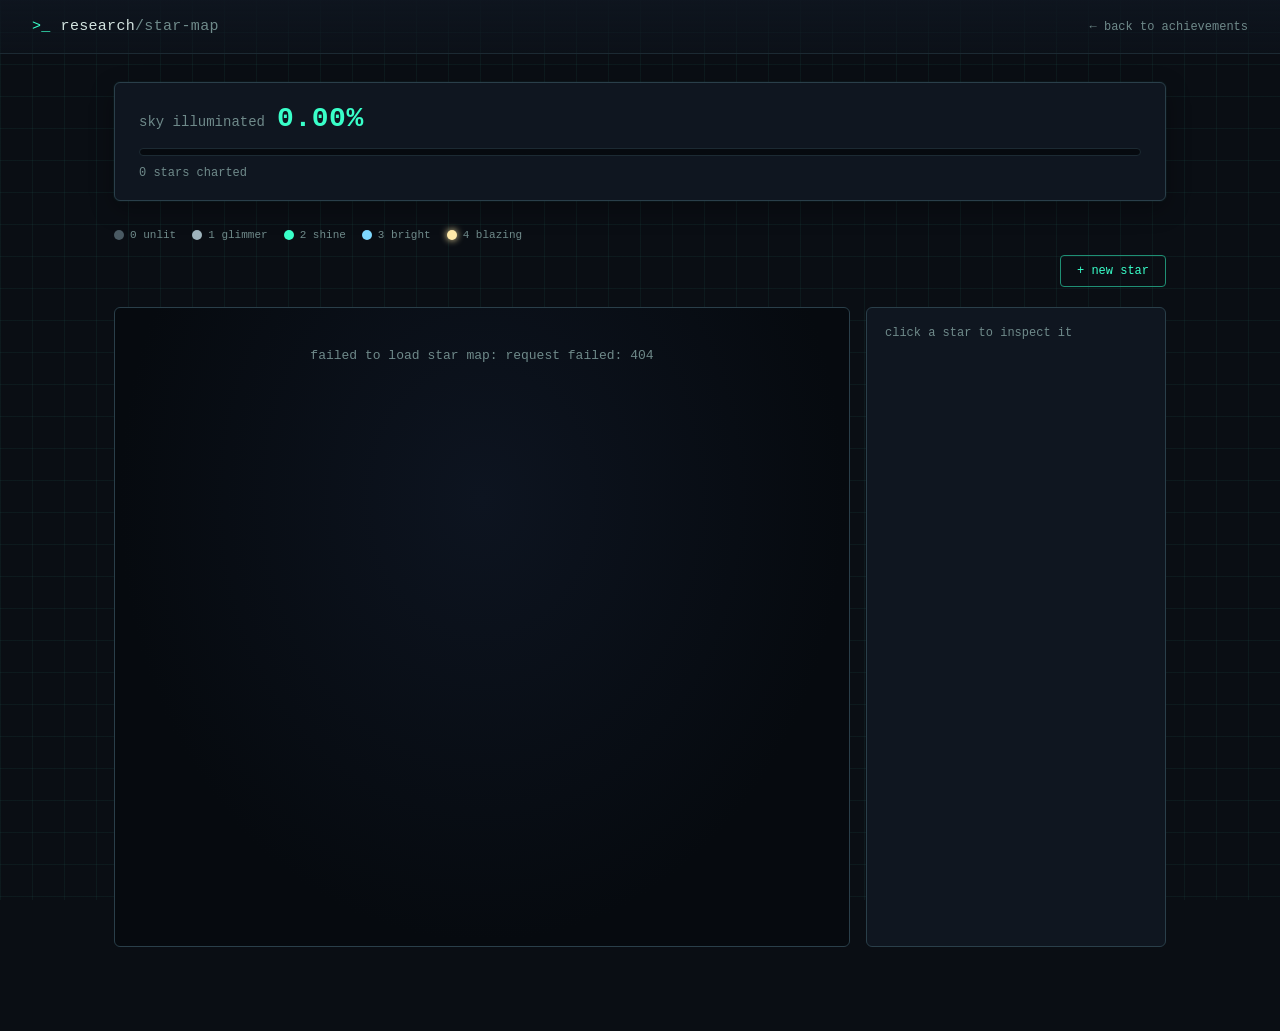
==== static/starmap.html @ 439dc6b9 "Replace graph preview with a star map knowledge visualization Supersedes the read-only concepts/pape" ====
<!DOCTYPE html>
<html lang="en">
<head>
<meta charset="UTF-8">
<meta name="viewport" content="width=device-width, initial-scale=1.0">
<title>research :: star map</title>
<link rel="stylesheet" href="/static/style.css">
<script src="https://d3js.org/d3.v7.min.js"></script>
</head>
<body>
<div class="grid-bg"></div>

<header class="topbar">
  <div class="brand">
    <span class="brand-glyph">&gt;_</span>
    <span class="brand-text">research<span class="brand-domain">/star-map</span></span>
  </div>
  <nav class="topnav">
    <a href="/" class="back-link">&larr; back to achievements</a>
  </nav>
</header>

<main class="wrap">
  <section class="convergence-panel">
    <div class="convergence-row">
      <div class="convergence-label">sky illuminated</div>
      <div class="convergence-value" id="sky-percent">0.00%</div>
    </div>
    <div class="progress-track">
      <div class="progress-fill" id="sky-progress-fill"></div>
    </div>
    <div class="convergence-meta" id="sky-meta">0 stars charted</div>
  </section>

  <div class="mastery-legend">
    <span class="legend-item"><span class="legend-dot m0"></span>0 unlit</span>
    <span class="legend-item"><span class="legend-dot m1"></span>1 glimmer</span>
    <span class="legend-item"><span class="legend-dot m2"></span>2 shine</span>
    <span class="legend-item"><span class="legend-dot m3"></span>3 bright</span>
    <span class="legend-item"><span class="legend-dot m4"></span>4 blazing</span>
  </div>

  <section class="controls">
    <div class="tag-filter" id="tag-filter"></div>
    <button class="btn btn-add" id="open-add-form">+ new star</button>
  </section>

  <section class="add-form hidden" id="add-form">
    <h2 id="add-form-title">chart new star</h2>
    <div class="form-row">
      <label>title</label>
      <input type="text" id="form-title" placeholder="e.g. Position Based Fluids">
    </div>
    <div class="form-row">
      <label>kind</label>
      <select id="form-kind">
        <option value="paper">paper</option>
        <option value="concept">concept</option>
      </select>
    </div>
    <div class="form-row">
      <label>description <span class="hint">(optional)</span></label>
      <textarea id="form-description" placeholder="one-line summary / notes"></textarea>
    </div>
    <div class="form-row">
      <label>tags <span class="hint">(comma separated)</span></label>
      <input type="text" id="form-tags" placeholder="sph, particle, fluids">
    </div>
    <div class="form-row">
      <label>url <span class="hint">(optional)</span></label>
      <input type="text" id="form-url" placeholder="arXiv / DOI / project page">
    </div>
    <div class="form-actions">
      <button class="btn btn-cancel" id="cancel-add-form">cancel</button>
      <button class="btn btn-submit" id="submit-add-form">commit</button>
    </div>
  </section>

  <div class="starmap-layout">
    <div class="starmap-canvas" id="starmap-canvas"></div>
    <div class="side-panel" id="side-panel">
      <div class="side-panel-empty">click a star to inspect it</div>
    </div>
  </div>
</main>

<div class="node-tooltip" id="node-tooltip"></div>

<script src="/static/starmap.js"></script>
</body>
</html>
---- static/style.css ----
:root {
  --bg: #0a0e14;
  --bg-panel: #0f1620;
  --grid-line: rgba(70, 220, 200, 0.06);
  --border: #1c2a33;
  --border-bright: #2a3f4a;
  --text: #d3e4e0;
  --text-dim: #6f8a8a;
  --accent: #39ffc9;
  --accent-dim: #1f8f74;
  --danger: #ff5d5d;

  --bronze: #cd7f32;
  --silver: #c7d2d8;
  --gold: #ffcc4d;
  --platinum: #9fe8ff;

  --mono: "SF Mono", "JetBrains Mono", "Fira Code", ui-monospace, Menlo, Consolas, monospace;
}

* { box-sizing: border-box; }

html, body {
  margin: 0;
  padding: 0;
  background: var(--bg);
  color: var(--text);
  font-family: var(--mono);
  min-height: 100vh;
}

.grid-bg {
  position: fixed;
  inset: 0;
  z-index: 0;
  background-image:
    linear-gradient(var(--grid-line) 1px, transparent 1px),
    linear-gradient(90deg, var(--grid-line) 1px, transparent 1px);
  background-size: 32px 32px;
  pointer-events: none;
}

.topbar {
  position: relative;
  z-index: 1;
  display: flex;
  justify-content: space-between;
  align-items: center;
  padding: 18px 32px;
  border-bottom: 1px solid var(--border);
  background: linear-gradient(180deg, rgba(15,22,32,0.9), rgba(15,22,32,0.4));
}

.brand { display: flex; align-items: baseline; gap: 10px; font-size: 15px; letter-spacing: 0.02em; }
.brand-glyph { color: var(--accent); }
.brand-domain { color: var(--text-dim); }

.domain-tag {
  font-size: 12px;
  color: var(--text-dim);
  border: 1px solid var(--border-bright);
  padding: 4px 10px;
  border-radius: 3px;
}
.domain-tag span { color: var(--accent); }

.topnav { display: flex; align-items: center; }
.nav-link {
  font-size: 12px;
  color: var(--text-dim);
  text-decoration: none;
  border: 1px solid var(--border-bright);
  padding: 4px 10px;
  border-radius: 3px;
  transition: all 0.15s ease;
}
.nav-link:hover { color: var(--accent); border-color: var(--accent-dim); }
.back-link {
  font-size: 12px;
  color: var(--text-dim);
  text-decoration: none;
}
.back-link:hover { color: var(--accent); }

.wrap {
  position: relative;
  z-index: 1;
  max-width: 1100px;
  margin: 0 auto;
  padding: 28px 24px 80px;
}

.convergence-panel {
  border: 1px solid var(--border-bright);
  background: var(--bg-panel);
  border-radius: 6px;
  padding: 20px 24px;
  margin-bottom: 28px;
  box-shadow: 0 0 0 1px rgba(57,255,201,0.03), 0 8px 24px rgba(0,0,0,0.3);
}

.convergence-row {
  display: flex;
  align-items: baseline;
  gap: 12px;
  font-size: 14px;
  color: var(--text-dim);
  margin-bottom: 14px;
}
.convergence-label { text-transform: lowercase; }
.convergence-value {
  font-size: 28px;
  color: var(--accent);
  font-weight: 600;
  letter-spacing: 0.02em;
  transition: color 0.3s ease;
}
.progress-track {
  height: 8px;
  background: #060a0f;
  border: 1px solid var(--border);
  border-radius: 4px;
  overflow: hidden;
}
.progress-fill {
  height: 100%;
  width: 0%;
  background: linear-gradient(90deg, var(--accent-dim), var(--accent));
  transition: width 0.4s cubic-bezier(0.4, 0, 0.2, 1);
  box-shadow: 0 0 10px rgba(57,255,201,0.5);
}

.convergence-meta {
  margin-top: 10px;
  font-size: 12px;
  color: var(--text-dim);
}
.convergence-meta span { color: var(--text); }

.controls {
  display: flex;
  justify-content: space-between;
  align-items: flex-start;
  gap: 16px;
  margin-bottom: 20px;
  flex-wrap: wrap;
}

.tag-filter {
  display: flex;
  flex-wrap: wrap;
  gap: 8px;
}

.tag-chip {
  font-size: 12px;
  padding: 5px 12px;
  border: 1px solid var(--border-bright);
  border-radius: 999px;
  color: var(--text-dim);
  cursor: pointer;
  background: transparent;
  transition: all 0.15s ease;
  user-select: none;
}
.tag-chip:hover { border-color: var(--accent-dim); color: var(--text); }
.tag-chip.active {
  color: var(--bg);
  background: var(--accent);
  border-color: var(--accent);
  font-weight: 600;
}

.btn {
  font-family: var(--mono);
  font-size: 12px;
  padding: 8px 16px;
  border-radius: 4px;
  border: 1px solid var(--border-bright);
  background: transparent;
  color: var(--text);
  cursor: pointer;
  transition: all 0.15s ease;
  white-space: nowrap;
}
.btn:hover { border-color: var(--accent); color: var(--accent); }
.btn-add { color: var(--accent); border-color: var(--accent-dim); }
.btn-submit { background: var(--accent); color: var(--bg); border-color: var(--accent); font-weight: 600; }
.btn-submit:hover { color: var(--bg); opacity: 0.9; }
.btn-cancel { color: var(--text-dim); }

.add-form {
  border: 1px solid var(--border-bright);
  background: var(--bg-panel);
  border-radius: 6px;
  padding: 20px 24px;
  margin-bottom: 24px;
}
.add-form.hidden { display: none; }
.add-form h2 {
  font-size: 13px;
  text-transform: lowercase;
  color: var(--accent);
  margin: 0 0 16px;
  letter-spacing: 0.03em;
}
.form-row { margin-bottom: 12px; display: flex; flex-direction: column; gap: 6px; }
.form-row label { font-size: 11px; color: var(--text-dim); text-transform: lowercase; }
.form-row .hint { color: #45575a; }
.form-row input, .form-row textarea, .form-row select {
  font-family: var(--mono);
  background: #060a0f;
  border: 1px solid var(--border);
  color: var(--text);
  padding: 8px 10px;
  border-radius: 4px;
  font-size: 13px;
}
.form-row input:focus, .form-row textarea:focus, .form-row select:focus {
  outline: none;
  border-color: var(--accent-dim);
}
.form-row textarea { min-height: 60px; resize: vertical; }
.form-actions { display: flex; justify-content: flex-end; gap: 10px; margin-top: 16px; }

.grid {
  display: grid;
  grid-template-columns: repeat(auto-fill, minmax(280px, 1fr));
  gap: 16px;
}

.card {
  position: relative;
  border: 1px solid var(--border);
  background: var(--bg-panel);
  border-radius: 6px;
  padding: 16px;
  overflow: hidden;
  transition: border-color 0.2s ease, transform 0.2s ease;
}
.card:hover { border-color: var(--border-bright); }
.card.locked { opacity: 0.55; }
.card.unlocked { border-color: var(--accent-dim); }

.card-top {
  display: flex;
  justify-content: space-between;
  align-items: flex-start;
  gap: 8px;
  margin-bottom: 8px;
}

.tier-badge {
  font-size: 10px;
  letter-spacing: 0.08em;
  text-transform: uppercase;
  padding: 3px 8px;
  border-radius: 3px;
  font-weight: 700;
  border: 1px solid currentColor;
  flex-shrink: 0;
}
.tier-bronze { color: var(--bronze); }
.tier-silver { color: var(--silver); }
.tier-gold { color: var(--gold); }
.tier-platinum { color: var(--platinum); }

.card-title {
  font-size: 14px;
  font-weight: 600;
  margin: 0 0 6px;
  color: var(--text);
}
.card-desc {
  font-size: 12px;
  color: var(--text-dim);
  line-height: 1.5;
  margin: 0 0 12px;
}

.card-tags {
  display: flex;
  flex-wrap: wrap;
  gap: 6px;
  margin-bottom: 12px;
}
.card-tag {
  font-size: 10px;
  color: var(--text-dim);
  border: 1px solid var(--border);
  padding: 2px 7px;
  border-radius: 3px;
}

.card-bottom {
  display: flex;
  justify-content: space-between;
  align-items: center;
}

.unlock-toggle {
  font-family: var(--mono);
  font-size: 11px;
  padding: 6px 12px;
  border-radius: 4px;
  border: 1px solid var(--border-bright);
  background: transparent;
  color: var(--text-dim);
  cursor: pointer;
}
.unlock-toggle.is-unlocked {
  color: var(--accent);
  border-color: var(--accent-dim);
}
.unlock-toggle:hover { border-color: var(--accent); color: var(--accent); }

.unlocked-at {
  font-size: 10px;
  color: var(--text-dim);
}

.delete-btn {
  background: none;
  border: none;
  color: #45575a;
  cursor: pointer;
  font-size: 14px;
  padding: 2px 6px;
}
.delete-btn:hover { color: var(--danger); }

.custom-flag {
  font-size: 9px;
  color: var(--text-dim);
  letter-spacing: 0.05em;
}

.ripple {
  position: absolute;
  border-radius: 50%;
  background: radial-gradient(circle, rgba(57,255,201,0.5) 0%, rgba(57,255,201,0) 70%);
  transform: scale(0);
  animation: ripple-anim 0.6s ease-out;
  pointer-events: none;
}
@keyframes ripple-anim {
  to { transform: scale(1); opacity: 0; }
}

.empty-state {
  grid-column: 1 / -1;
  text-align: center;
  color: var(--text-dim);
  padding: 40px 0;
  font-size: 13px;
}

/* --- star map --- */
.starmap-layout {
  display: grid;
  grid-template-columns: 1fr 300px;
  gap: 16px;
  align-items: start;
}

.starmap-canvas {
  border: 1px solid var(--border-bright);
  background: radial-gradient(ellipse at 50% 30%, #0d1420 0%, #060a0f 70%);
  border-radius: 6px;
  width: 100%;
  height: 640px;
  overflow: hidden;
}

.star-node { cursor: pointer; }
.star-node text {
  fill: var(--text-dim);
  font-family: var(--mono);
  font-size: 9px;
  pointer-events: none;
}
.star-node.selected text { fill: var(--text); }
.star-link { stroke: var(--border-bright); stroke-opacity: 0.35; }

.mastery-legend {
  display: flex;
  flex-wrap: wrap;
  gap: 16px;
  margin-bottom: 14px;
  font-size: 11px;
  color: var(--text-dim);
}
.mastery-legend .legend-item { display: flex; align-items: center; gap: 6px; }
.legend-dot { width: 10px; height: 10px; border-radius: 50%; display: inline-block; }
.legend-dot.m0 { background: #4a5a63; }
.legend-dot.m1 { background: #9fb4bd; }
.legend-dot.m2 { background: #39ffc9; }
.legend-dot.m3 { background: #7fd8ff; }
.legend-dot.m4 { background: #ffe9a8; box-shadow: 0 0 6px 1px rgba(255,233,168,0.7); }

.side-panel {
  border: 1px solid var(--border-bright);
  background: var(--bg-panel);
  border-radius: 6px;
  padding: 18px;
  min-height: 640px;
}
.side-panel-empty { color: var(--text-dim); font-size: 12px; }

.side-panel-kind {
  font-size: 10px;
  text-transform: uppercase;
  letter-spacing: 0.08em;
  color: var(--text-dim);
  margin-bottom: 6px;
}
.side-panel-title {
  font-size: 16px;
  font-weight: 600;
  margin: 0 0 10px;
  color: var(--text);
}
.side-panel-desc {
  font-size: 12px;
  color: var(--text-dim);
  line-height: 1.5;
  margin: 0 0 14px;
}
.side-panel-tags {
  display: flex;
  flex-wrap: wrap;
  gap: 6px;
  margin-bottom: 16px;
}
.side-panel-url {
  display: inline-block;
  font-size: 11px;
  color: var(--accent);
  margin-bottom: 16px;
  word-break: break-all;
}

.mastery-control { margin-bottom: 18px; }
.mastery-control-label {
  font-size: 11px;
  color: var(--text-dim);
  text-transform: lowercase;
  margin-bottom: 8px;
}
.mastery-dots { display: flex; gap: 8px; margin-bottom: 8px; }
.mastery-dot {
  width: 26px;
  height: 26px;
  border-radius: 50%;
  border: 1px solid var(--border-bright);
  background: #10161f;
  cursor: pointer;
  transition: all 0.15s ease;
}
.mastery-dot:hover { border-color: var(--accent); }
.mastery-dot.filled.m1 { background: #9fb4bd; border-color: #9fb4bd; }
.mastery-dot.filled.m2 { background: #39ffc9; border-color: #39ffc9; }
.mastery-dot.filled.m3 { background: #7fd8ff; border-color: #7fd8ff; }
.mastery-dot.filled.m4 { background: #ffe9a8; border-color: #ffe9a8; box-shadow: 0 0 8px 1px rgba(255,233,168,0.6); }
.mastery-name { font-size: 11px; color: var(--text); }

.side-panel-actions {
  display: flex;
  gap: 8px;
  margin-top: 8px;
}

.node-tooltip {
  position: fixed;
  pointer-events: none;
  background: var(--bg-panel);
  border: 1px solid var(--border-bright);
  border-radius: 4px;
  padding: 6px 10px;
  font-size: 11px;
  color: var(--text);
  max-width: 240px;
  z-index: 10;
  display: none;
}
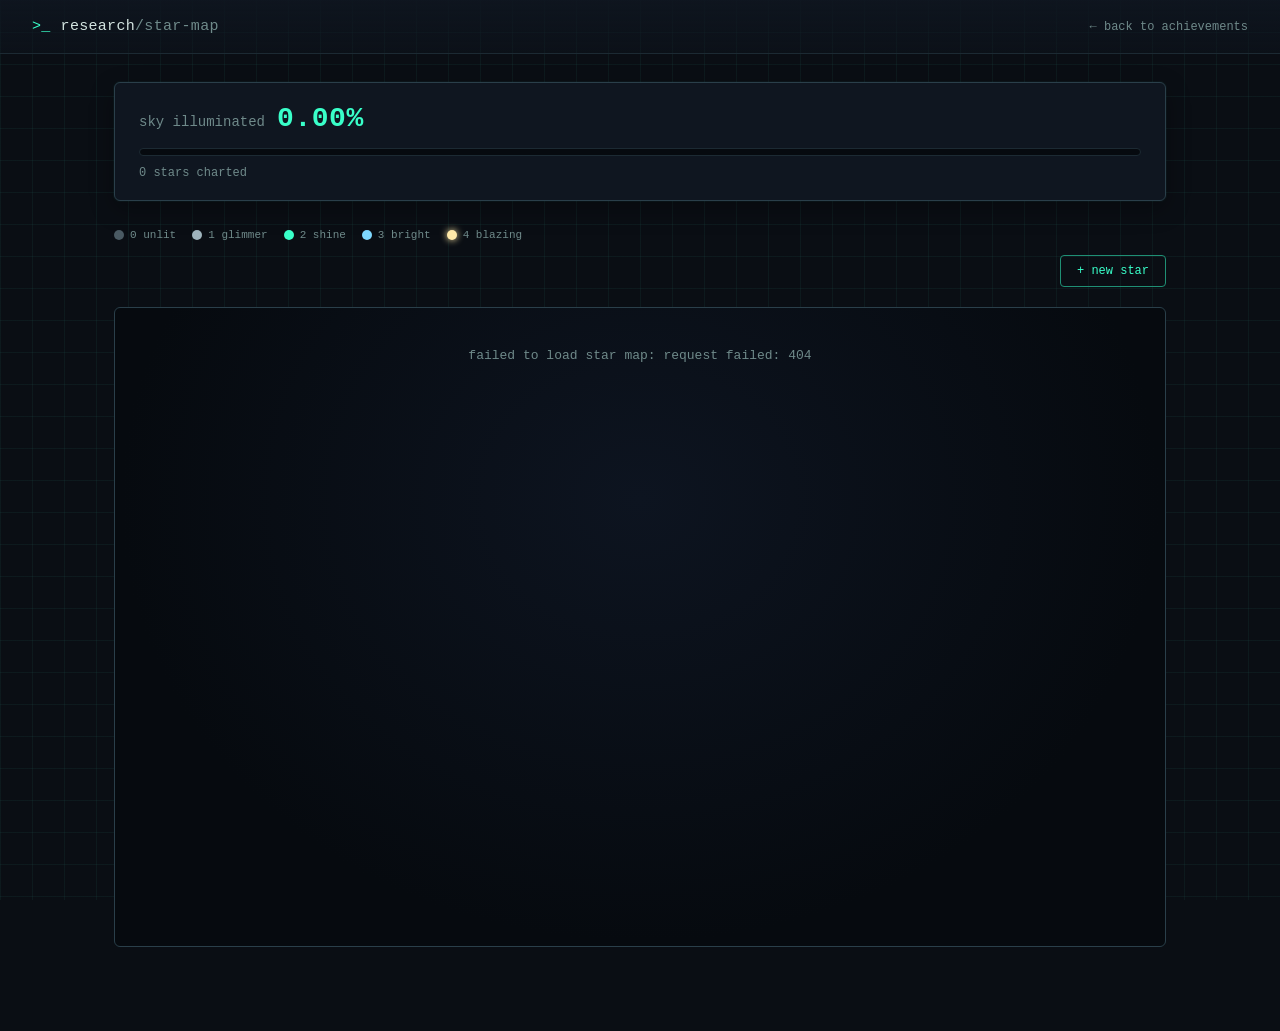
==== commit cf561b61: "Make star inspection panel a floating overlay, not a fixed column The side panel was a permanent gri" ====
--- a/static/starmap.html
+++ b/static/starmap.html
@@ -78,9 +78,7 @@
 
   <div class="starmap-layout">
     <div class="starmap-canvas" id="starmap-canvas"></div>
-    <div class="side-panel" id="side-panel">
-      <div class="side-panel-empty">click a star to inspect it</div>
-    </div>
+    <div class="side-panel hidden" id="side-panel"></div>
   </div>
 </main>
 
--- a/static/style.css
+++ b/static/style.css
@@ -357,10 +357,7 @@
 
 /* --- star map --- */
 .starmap-layout {
-  display: grid;
-  grid-template-columns: 1fr 300px;
-  gap: 16px;
-  align-items: start;
+  position: relative;
 }
 
 .starmap-canvas {
@@ -399,13 +396,35 @@
 .legend-dot.m4 { background: #ffe9a8; box-shadow: 0 0 6px 1px rgba(255,233,168,0.7); }
 
 .side-panel {
-  border: 1px solid var(--border-bright);
-  background: var(--bg-panel);
+  position: absolute;
+  top: 16px;
+  right: 16px;
+  width: 260px;
+  max-height: calc(100% - 32px);
+  overflow-y: auto;
+  border: 1px solid var(--border-bright);
+  background: rgba(15, 22, 32, 0.82);
+  backdrop-filter: blur(8px);
   border-radius: 6px;
-  padding: 18px;
-  min-height: 640px;
-}
-.side-panel-empty { color: var(--text-dim); font-size: 12px; }
+  padding: 16px;
+  box-shadow: 0 8px 28px rgba(0, 0, 0, 0.45);
+  z-index: 5;
+}
+.side-panel.hidden { display: none; }
+
+.side-panel-close {
+  position: absolute;
+  top: 8px;
+  right: 10px;
+  background: none;
+  border: none;
+  color: var(--text-dim);
+  font-size: 16px;
+  line-height: 1;
+  cursor: pointer;
+  padding: 2px 4px;
+}
+.side-panel-close:hover { color: var(--text); }
 
 .side-panel-kind {
   font-size: 10px;
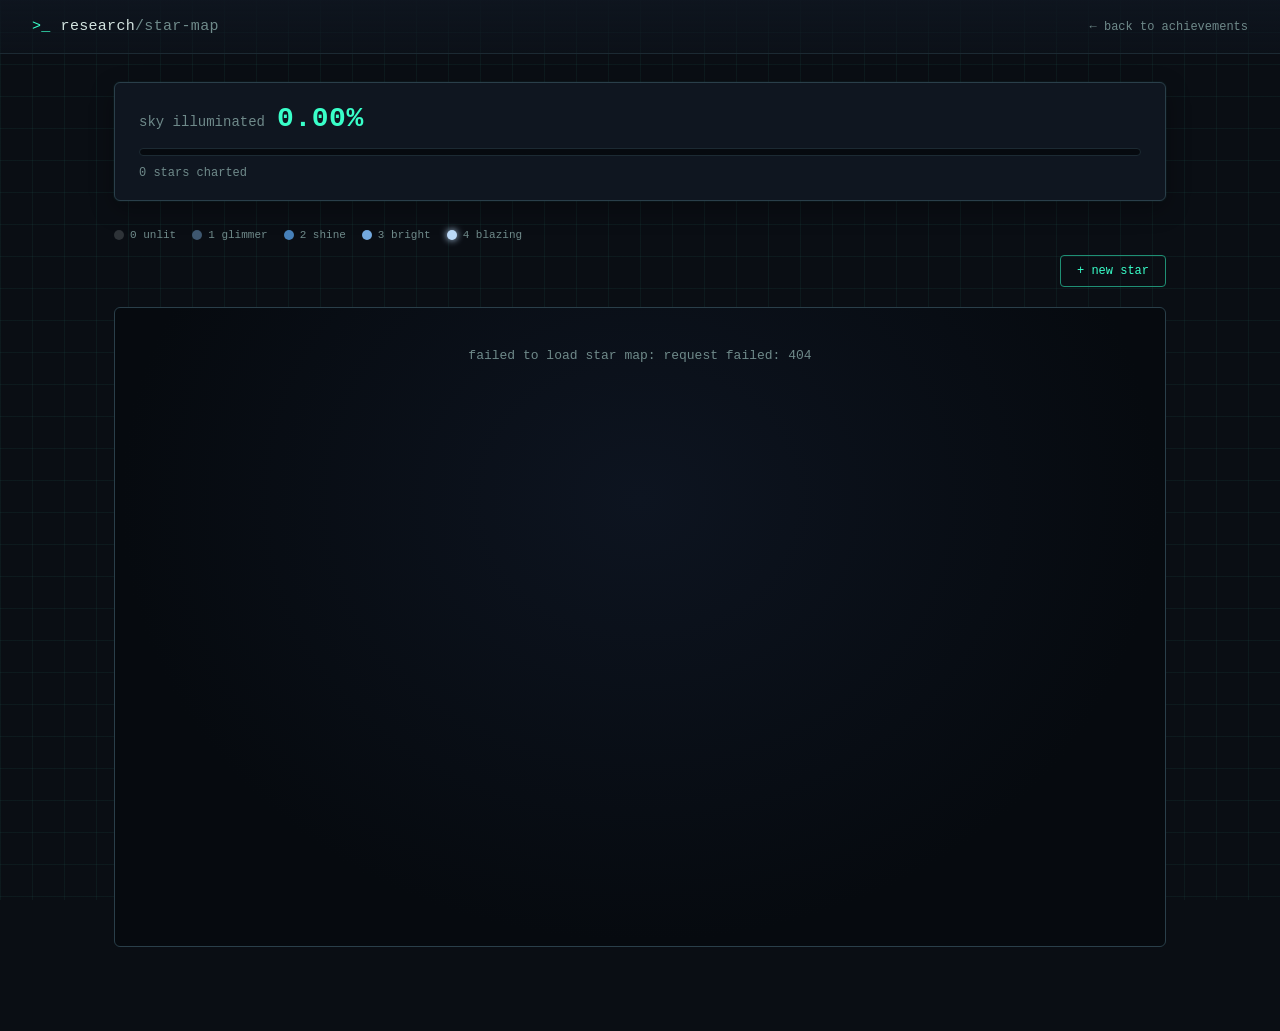
==== commit 6e215c97: "Group the star map's tag filter into curated categories Splits the ~27 tags into labeled sections (s" ====
--- a/static/starmap.html
+++ b/static/starmap.html
@@ -41,7 +41,7 @@
   </div>
 
   <section class="controls">
-    <div class="tag-filter" id="tag-filter"></div>
+    <div class="tag-filter grouped" id="tag-filter"></div>
     <button class="btn btn-add" id="open-add-form">+ new star</button>
   </section>
 
--- a/static/style.css
+++ b/static/style.css
@@ -151,6 +151,23 @@
   flex-wrap: wrap;
   gap: 8px;
 }
+.tag-filter.grouped {
+  flex-direction: column;
+  align-items: flex-start;
+  gap: 10px;
+  flex: 1;
+}
+
+.tag-group { display: flex; flex-wrap: wrap; align-items: baseline; gap: 8px; }
+.tag-group-label {
+  font-size: 10px;
+  text-transform: uppercase;
+  letter-spacing: 0.07em;
+  color: var(--text-dim);
+  width: 132px;
+  flex-shrink: 0;
+}
+.tag-group-chips { display: flex; flex-wrap: wrap; gap: 8px; }
 
 .tag-chip {
   font-size: 12px;
@@ -375,9 +392,24 @@
   font-family: var(--mono);
   font-size: 9px;
   pointer-events: none;
+  /* Dark outline keeps labels legible over a lit star's own bright glow,
+     not just against the plain dark background. */
+  paint-order: stroke;
+  stroke: #04070b;
+  stroke-width: 3px;
+  stroke-linejoin: round;
 }
 .star-node.selected text { fill: var(--text); }
 .star-link { stroke: var(--border-bright); stroke-opacity: 0.35; }
+
+.halo-layer { filter: url(#glow-blur); }
+.star-halo {
+  /* Additive blending: overlapping glows brighten each other instead of
+     stacking as separate visible circles, so a cluster of lit stars reads
+     as one continuously illuminated patch of sky. */
+  mix-blend-mode: screen;
+  pointer-events: none;
+}
 
 .mastery-legend {
   display: flex;
@@ -388,12 +420,14 @@
   color: var(--text-dim);
 }
 .mastery-legend .legend-item { display: flex; align-items: center; gap: 6px; }
+/* A star's actual hue varies per star (see starHue in starmap.js); this
+   legend uses one fixed neutral hue purely to show the brightness ramp. */
 .legend-dot { width: 10px; height: 10px; border-radius: 50%; display: inline-block; }
-.legend-dot.m0 { background: #4a5a63; }
-.legend-dot.m1 { background: #9fb4bd; }
-.legend-dot.m2 { background: #39ffc9; }
-.legend-dot.m3 { background: #7fd8ff; }
-.legend-dot.m4 { background: #ffe9a8; box-shadow: 0 0 6px 1px rgba(255,233,168,0.7); }
+.legend-dot.m0 { background: hsl(210, 10%, 20%); }
+.legend-dot.m1 { background: hsl(210, 28%, 34%); }
+.legend-dot.m2 { background: hsl(210, 45%, 50%); }
+.legend-dot.m3 { background: hsl(210, 62%, 66%); }
+.legend-dot.m4 { background: hsl(210, 78%, 85%); box-shadow: 0 0 6px 1px hsla(210, 78%, 85%, 0.7); }
 
 .side-panel {
   position: absolute;
@@ -477,10 +511,10 @@
   transition: all 0.15s ease;
 }
 .mastery-dot:hover { border-color: var(--accent); }
-.mastery-dot.filled.m1 { background: #9fb4bd; border-color: #9fb4bd; }
-.mastery-dot.filled.m2 { background: #39ffc9; border-color: #39ffc9; }
-.mastery-dot.filled.m3 { background: #7fd8ff; border-color: #7fd8ff; }
-.mastery-dot.filled.m4 { background: #ffe9a8; border-color: #ffe9a8; box-shadow: 0 0 8px 1px rgba(255,233,168,0.6); }
+.mastery-dot.filled.m1 { background: hsl(210, 28%, 34%); border-color: hsl(210, 28%, 34%); }
+.mastery-dot.filled.m2 { background: hsl(210, 45%, 50%); border-color: hsl(210, 45%, 50%); }
+.mastery-dot.filled.m3 { background: hsl(210, 62%, 66%); border-color: hsl(210, 62%, 66%); }
+.mastery-dot.filled.m4 { background: hsl(210, 78%, 85%); border-color: hsl(210, 78%, 85%); box-shadow: 0 0 8px 1px hsla(210, 78%, 85%, 0.6); }
 .mastery-name { font-size: 11px; color: var(--text); }
 
 .side-panel-actions {
